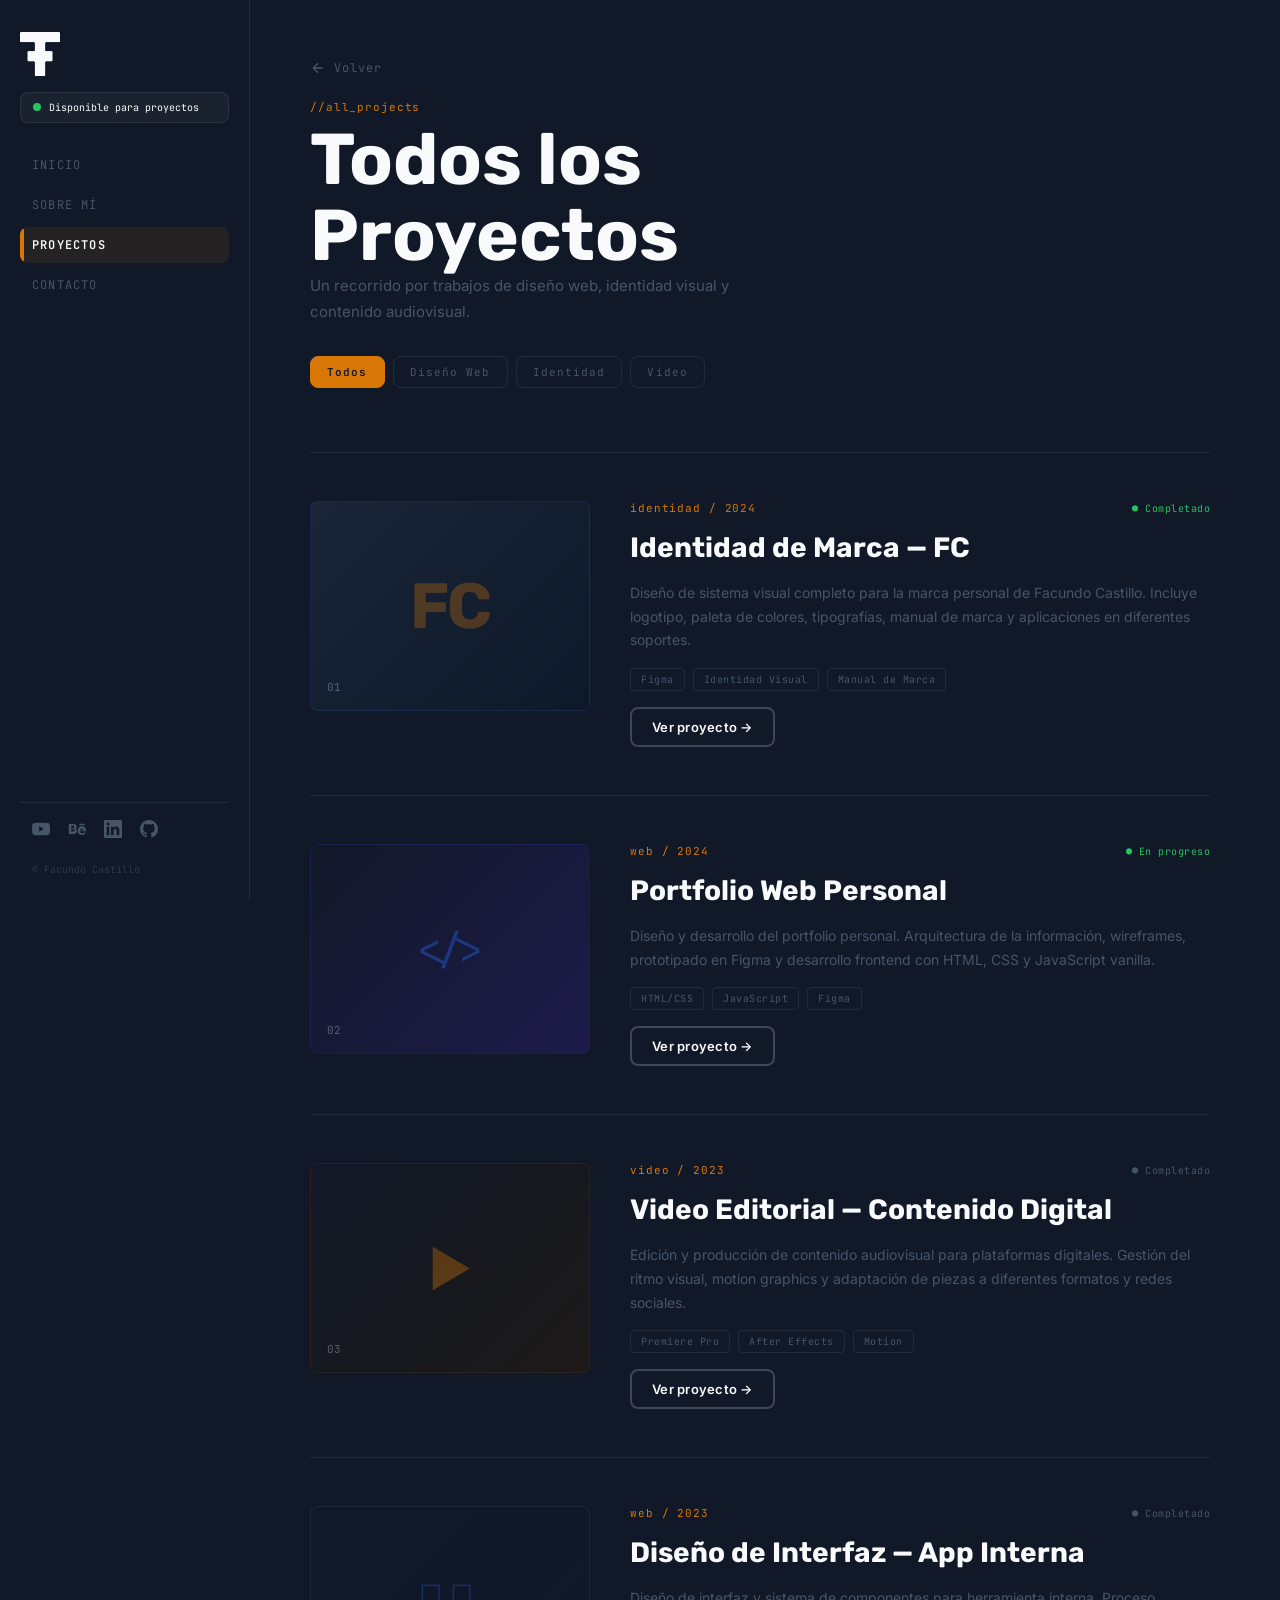
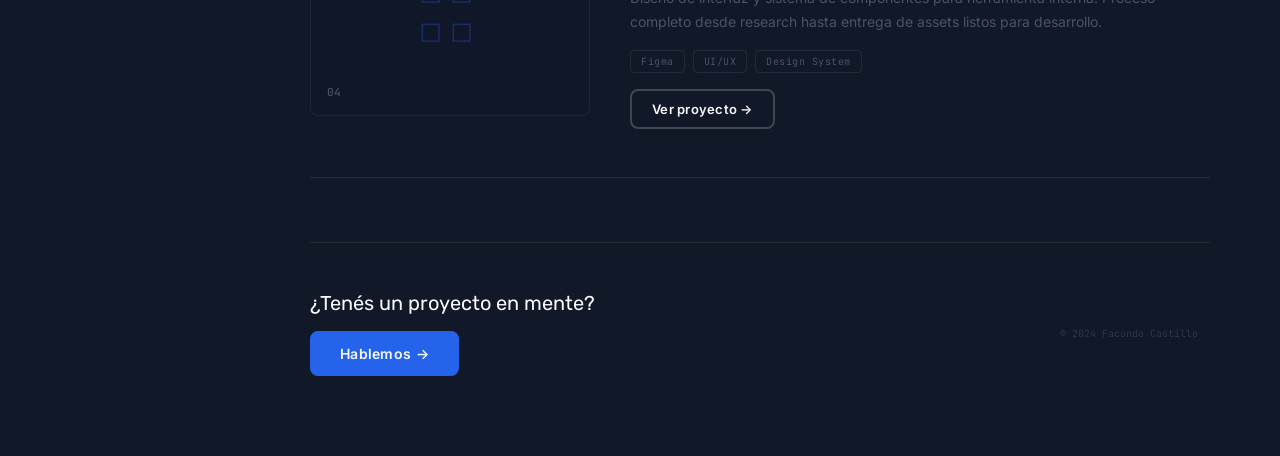
==== proyectos.html @ 92f3fc0a "Portfolio Diseñador Digital" ====
<!DOCTYPE html>
<html lang="es">
<head>
  <meta charset="UTF-8" />
  <meta name="viewport" content="width=device-width, initial-scale=1.0" />
  <title>Proyectos — Facundo Castillo</title>
  <link rel="preconnect" href="https://fonts.googleapis.com" />
  <link rel="preconnect" href="https://fonts.gstatic.com" crossorigin />
  <link href="https://fonts.googleapis.com/css2?family=Rubik:wght@700;900&family=Inter:wght@400;600&family=JetBrains+Mono:wght@400;600&display=swap" rel="stylesheet" />
  <link rel="stylesheet" href="estilos.css" />
  <link rel="stylesheet" href="proyectos.css" />
</head>
<body class="paginaProyectos">

  <!-- Menú lateral (igual que index) -->
  <nav class="menuLateral" id="menuLateral" aria-label="Navegación principal">
    <div class="menuLateral__logo">
      <img src="img/logo.png" alt="Logo FC" class="logoImg">
    </div>

    <div class="indicadorDisponibilidad" id="indicadorDisponibilidad">
      <span class="indicadorDisponibilidad__circulo disponible" id="circuloEstado"></span>
      <span class="indicadorDisponibilidad__texto" id="textoEstado">Disponible para proyectos</span>
    </div>

    <ul class="menuLateral__lista" role="list">
      <li class="menuLateral__item">
        <a href="index.html#inicio" class="menuLateral__enlace">
          <span class="menuLateral__indicador"></span>
          INICIO
        </a>
      </li>
      <li class="menuLateral__item">
        <a href="index.html#sobreMi" class="menuLateral__enlace">
          <span class="menuLateral__indicador"></span>
          SOBRE MÍ
        </a>
      </li>
      <li class="menuLateral__item">
        <a href="proyectos.html" class="menuLateral__enlace activo">
          <span class="menuLateral__indicador"></span>
          PROYECTOS
        </a>
      </li>
      <li class="menuLateral__item">
        <a href="index.html#contacto" class="menuLateral__enlace">
          <span class="menuLateral__indicador"></span>
          CONTACTO
        </a>
      </li>
    </ul>

    <div class="menuLateral__redes">
      <a href="#" class="redSocial" aria-label="YouTube">
        <svg viewBox="0 0 24 24" fill="currentColor"><path d="M23.498 6.186a3.016 3.016 0 0 0-2.122-2.136C19.505 3.545 12 3.545 12 3.545s-7.505 0-9.377.505A3.017 3.017 0 0 0 .502 6.186C0 8.07 0 12 0 12s0 3.93.502 5.814a3.016 3.016 0 0 0 2.122 2.136c1.871.505 9.376.505 9.376.505s7.505 0 9.377-.505a3.015 3.015 0 0 0 2.122-2.136C24 15.93 24 12 24 12s0-3.93-.502-5.814zM9.545 15.568V8.432L15.818 12l-6.273 3.568z"/></svg>
      </a>
      <a href="#" class="redSocial" aria-label="Behance">
        <svg viewBox="0 0 24 24" fill="currentColor"><path d="M22 7h-7V5h7v2zm1.726 10c-.442 1.297-2.029 3-5.101 3-3.074 0-5.564-1.729-5.564-5.675 0-3.91 2.325-5.92 5.466-5.92 3.082 0 4.964 1.782 5.375 4.426.078.506.109 1.188.095 2.14H15.97c.13 3.211 3.483 3.312 4.588 2.029H23.726zm-7.714-3.073h4.738c-.109-1.862-1.287-2.406-2.188-2.406-1.013 0-2.28.515-2.55 2.406zM9.897 11.575c1.091-.46 1.752-1.354 1.752-2.668 0-2.339-1.688-3.672-4.675-3.672H1v13.532h5.848c3.253 0 5.255-1.483 5.255-4.053 0-1.544-.752-2.742-2.206-3.139zM4.348 7.762h2.287c1.039 0 1.935.389 1.935 1.543 0 1.154-.896 1.622-1.935 1.622H4.348V7.762zm0 7.512v-2.858h2.524c1.217 0 2.094.524 2.094 1.462 0 1.01-.877 1.396-2.094 1.396H4.348z"/></svg>
      </a>
      <a href="#" class="redSocial" aria-label="LinkedIn">
        <svg viewBox="0 0 24 24" fill="currentColor"><path d="M20.447 20.452h-3.554v-5.569c0-1.328-.027-3.037-1.852-3.037-1.853 0-2.136 1.445-2.136 2.939v5.667H9.351V9h3.414v1.561h.046c.477-.9 1.637-1.85 3.37-1.85 3.601 0 4.267 2.37 4.267 5.455v6.286zM5.337 7.433a2.062 2.062 0 0 1-2.063-2.065 2.064 2.064 0 1 1 2.063 2.065zm1.782 13.019H3.555V9h3.564v11.452zM22.225 0H1.771C.792 0 0 .774 0 1.729v20.542C0 23.227.792 24 1.771 24h20.451C23.2 24 24 23.227 24 22.271V1.729C24 .774 23.2 0 22.222 0h.003z"/></svg>
      </a>
      <a href="#" class="redSocial" aria-label="GitHub">
        <svg viewBox="0 0 24 24" fill="currentColor"><path d="M12 0c-6.626 0-12 5.373-12 12 0 5.302 3.438 9.8 8.207 11.387.599.111.793-.261.793-.577v-2.234c-3.338.726-4.033-1.416-4.033-1.416-.546-1.387-1.333-1.756-1.333-1.756-1.089-.745.083-.729.083-.729 1.205.084 1.839 1.237 1.839 1.237 1.07 1.834 2.807 1.304 3.492.997.107-.775.418-1.305.762-1.604-2.665-.305-5.467-1.334-5.467-5.931 0-1.311.469-2.381 1.236-3.221-.124-.303-.535-1.524.117-3.176 0 0 1.008-.322 3.301 1.23.957-.266 1.983-.399 3.003-.404 1.02.005 2.047.138 3.006.404 2.291-1.552 3.297-1.23 3.297-1.23.653 1.653.242 2.874.118 3.176.77.84 1.235 1.911 1.235 3.221 0 4.609-2.807 5.624-5.479 5.921.43.372.823 1.102.823 2.222v3.293c0 .319.192.694.801.576 4.765-1.589 8.199-6.086 8.199-11.386 0-6.627-5.373-12-12-12z"/></svg>
      </a>
    </div>

    <p class="menuLateral__copyright">© Facundo Castillo</p>
  </nav>

  <!-- ===================== CONTENIDO PROYECTOS ===================== -->
  <main class="contenidoProyectos">

    <!-- Encabezado de página -->
    <header class="encabezadoProyectos animarEntrada">
      <a href="index.html" class="botonVolver">
        <svg viewBox="0 0 24 24" fill="none" stroke="currentColor" stroke-width="2"><path d="M19 12H5M12 5l-7 7 7 7"/></svg>
        Volver
      </a>
      <div class="encabezadoProyectos__textos">
        <span class="etiquetaTecnica">//all_projects</span>
        <h1 class="encabezadoProyectos__titulo">Todos los<br>Proyectos</h1>
        <p class="encabezadoProyectos__descripcion">
          Un recorrido por trabajos de diseño web, identidad visual y contenido audiovisual.
        </p>
      </div>

      <!-- Filtros de categoría -->
      <div class="filtrosCategorias" role="group" aria-label="Filtrar por categoría">
        <button class="filtroBtnCategoria activo" data-filtro="todos">Todos</button>
        <button class="filtroBtnCategoria" data-filtro="web">Diseño Web</button>
        <button class="filtroBtnCategoria" data-filtro="identidad">Identidad</button>
        <button class="filtroBtnCategoria" data-filtro="video">Video</button>
      </div>
    </header>

    <!-- Grilla técnica de proyectos -->
    <section class="rejillaTecnica" id="rejillaTecnica" aria-label="Lista de proyectos">

      <!-- Proyecto 1 -->
      <article class="tarjetaTecnica animarEntrada" data-categoria="identidad">
        <div class="tarjetaTecnica__imagen tarjetaTecnica__imagen--1">
          <span class="tarjetaTecnica__numero">01</span>
        </div>
        <div class="tarjetaTecnica__info">
          <div class="tarjetaTecnica__meta">
            <span class="etiquetaTecnica">identidad / 2024</span>
            <span class="tarjetaTecnica__estado disponible">● Completado</span>
          </div>
          <h2 class="tarjetaTecnica__titulo">Identidad de Marca — FC</h2>
          <p class="tarjetaTecnica__descripcion">
            Diseño de sistema visual completo para la marca personal de Facundo Castillo. Incluye logotipo, paleta de colores, tipografías, manual de marca y aplicaciones en diferentes soportes.
          </p>
          <div class="tarjetaTecnica__tags">
            <span class="tagProyecto">Figma</span>
            <span class="tagProyecto">Identidad Visual</span>
            <span class="tagProyecto">Manual de Marca</span>
          </div>
          <a href="#" class="boton boton--secundario tarjetaTecnica__cta">Ver proyecto →</a>
        </div>
      </article>

      <!-- Proyecto 2 -->
      <article class="tarjetaTecnica animarEntrada" data-categoria="web">
        <div class="tarjetaTecnica__imagen tarjetaTecnica__imagen--2">
          <span class="tarjetaTecnica__numero">02</span>
        </div>
        <div class="tarjetaTecnica__info">
          <div class="tarjetaTecnica__meta">
            <span class="etiquetaTecnica">web / 2024</span>
            <span class="tarjetaTecnica__estado disponible">● En progreso</span>
          </div>
          <h2 class="tarjetaTecnica__titulo">Portfolio Web Personal</h2>
          <p class="tarjetaTecnica__descripcion">
            Diseño y desarrollo del portfolio personal. Arquitectura de la información, wireframes, prototipado en Figma y desarrollo frontend con HTML, CSS y JavaScript vanilla.
          </p>
          <div class="tarjetaTecnica__tags">
            <span class="tagProyecto">HTML/CSS</span>
            <span class="tagProyecto">JavaScript</span>
            <span class="tagProyecto">Figma</span>
          </div>
          <a href="#" class="boton boton--secundario tarjetaTecnica__cta">Ver proyecto →</a>
        </div>
      </article>

      <!-- Proyecto 3 -->
      <article class="tarjetaTecnica animarEntrada" data-categoria="video">
        <div class="tarjetaTecnica__imagen tarjetaTecnica__imagen--3">
          <span class="tarjetaTecnica__numero">03</span>
        </div>
        <div class="tarjetaTecnica__info">
          <div class="tarjetaTecnica__meta">
            <span class="etiquetaTecnica">video / 2023</span>
            <span class="tarjetaTecnica__estado">● Completado</span>
          </div>
          <h2 class="tarjetaTecnica__titulo">Video Editorial — Contenido Digital</h2>
          <p class="tarjetaTecnica__descripcion">
            Edición y producción de contenido audiovisual para plataformas digitales. Gestión del ritmo visual, motion graphics y adaptación de piezas a diferentes formatos y redes sociales.
          </p>
          <div class="tarjetaTecnica__tags">
            <span class="tagProyecto">Premiere Pro</span>
            <span class="tagProyecto">After Effects</span>
            <span class="tagProyecto">Motion</span>
          </div>
          <a href="#" class="boton boton--secundario tarjetaTecnica__cta">Ver proyecto →</a>
        </div>
      </article>

      <!-- Proyecto 4 -->
      <article class="tarjetaTecnica animarEntrada" data-categoria="web">
        <div class="tarjetaTecnica__imagen tarjetaTecnica__imagen--4">
          <span class="tarjetaTecnica__numero">04</span>
        </div>
        <div class="tarjetaTecnica__info">
          <div class="tarjetaTecnica__meta">
            <span class="etiquetaTecnica">web / 2023</span>
            <span class="tarjetaTecnica__estado">● Completado</span>
          </div>
          <h2 class="tarjetaTecnica__titulo">Diseño de Interfaz — App Interna</h2>
          <p class="tarjetaTecnica__descripcion">
            Diseño de interfaz y sistema de componentes para herramienta interna. Proceso completo desde research hasta entrega de assets listos para desarrollo.
          </p>
          <div class="tarjetaTecnica__tags">
            <span class="tagProyecto">Figma</span>
            <span class="tagProyecto">UI/UX</span>
            <span class="tagProyecto">Design System</span>
          </div>
          <a href="#" class="boton boton--secundario tarjetaTecnica__cta">Ver proyecto →</a>
        </div>
      </article>

    </section>

    <!-- Pie de la página de proyectos -->
    <footer class="piePaginaProyectos animarEntrada">
      <div class="piePaginaProyectos__contenido">
        <div>
          <p class="piePaginaProyectos__texto">¿Tenés un proyecto en mente?</p>
          <a href="index.html#contacto" class="boton boton--primario">Hablemos →</a>
        </div>
        <p class="menuLateral__copyright">© 2024 Facundo Castillo</p>
      </div>
    </footer>

  </main>

  <!-- Menú mobile -->
  <nav class="menuMobile" id="menuMobile" aria-label="Navegación móvil">
    <a href="index.html#inicio" class="menuMobile__item" data-seccion="inicio">
      <svg viewBox="0 0 24 24" fill="none" stroke="currentColor" stroke-width="2"><path d="M3 9l9-7 9 7v11a2 2 0 0 1-2 2H5a2 2 0 0 1-2-2z"/><polyline points="9 22 9 12 15 12 15 22"/></svg>
      <span>Inicio</span>
    </a>
    <a href="index.html#sobreMi" class="menuMobile__item" data-seccion="sobreMi">
      <svg viewBox="0 0 24 24" fill="none" stroke="currentColor" stroke-width="2"><path d="M20 21v-2a4 4 0 0 0-4-4H8a4 4 0 0 0-4 4v2"/><circle cx="12" cy="7" r="4"/></svg>
      <span>Sobre Mí</span>
    </a>
    <a href="proyectos.html" class="menuMobile__item activo" data-seccion="proyectos">
      <svg viewBox="0 0 24 24" fill="none" stroke="currentColor" stroke-width="2"><rect x="3" y="3" width="7" height="7"/><rect x="14" y="3" width="7" height="7"/><rect x="14" y="14" width="7" height="7"/><rect x="3" y="14" width="7" height="7"/></svg>
      <span>Proyectos</span>
    </a>
    <a href="index.html#contacto" class="menuMobile__item" data-seccion="contacto">
      <svg viewBox="0 0 24 24" fill="none" stroke="currentColor" stroke-width="2"><path d="M4 4h16c1.1 0 2 .9 2 2v12c0 1.1-.9 2-2 2H4c-1.1 0-2-.9-2-2V6c0-1.1.9-2 2-2z"/><polyline points="22,6 12,13 2,6"/></svg>
      <span>Contacto</span>
    </a>
  </nav>

  <script src="scripts.js"></script>
  <script>
    // Script específico para filtros de proyectos
    document.addEventListener('DOMContentLoaded', () => {
      const botonesFiltro = document.querySelectorAll('.filtroBtnCategoria');
      const tarjetas = document.querySelectorAll('.tarjetaTecnica');

      botonesFiltro.forEach(boton => {
        boton.addEventListener('click', () => {
          // Actualizar botón activo
          botonesFiltro.forEach(b => b.classList.remove('activo'));
          boton.classList.add('activo');

          const filtro = boton.dataset.filtro;

          // Filtrar tarjetas con animación
          tarjetas.forEach(tarjeta => {
            const categoriaProyecto = tarjeta.dataset.categoria;
            const esVisible = filtro === 'todos' || categoriaProyecto === filtro;

            tarjeta.style.transition = 'opacity 0.3s ease, transform 0.3s ease';

            if (esVisible) {
              tarjeta.style.opacity = '1';
              tarjeta.style.transform = 'translateY(0)';
              tarjeta.style.pointerEvents = 'auto';
              tarjeta.removeAttribute('aria-hidden');
            } else {
              tarjeta.style.opacity = '0.15';
              tarjeta.style.transform = 'scale(0.98)';
              tarjeta.style.pointerEvents = 'none';
              tarjeta.setAttribute('aria-hidden', 'true');
            }
          });
        });
      });
    });
  </script>
</body>
</html>
---- estilos.css ----
/* ================================================================
   FACUNDO CASTILLO — Portfolio Personal
   Sistema de diseño basado en manual de marca
   ================================================================ */

/* ---------------------------------------------------------------
   VARIABLES GLOBALES (Sistema de colores y tipografías)
--------------------------------------------------------------- */
:root {
  /* Colores principales */
  --color-fondo:          #111827; /* Oxford Blue */
  --color-texto:          #F8FAFC; /* Ghost White */
  --color-acento:         #2563EB; /* Electric Blue */
  --color-cuerpo:         #475569; /* Slate Grey */
  --color-autor:          #D97706; /* Amber */

  /* Colores derivados */
  --color-superficie:     #1a2537;
  --color-borde:          rgba(248, 250, 252, 0.08);
  --color-overlay:        rgba(17, 24, 39, 0.85);

  /* Tipografías */
  --fuente-logo:          'Rubik', sans-serif;
  --fuente-lectura:       'Inter', sans-serif;
  --fuente-tecnica:       'JetBrains Mono', monospace;

  /* Espaciados */
  --ancho-menu:           250px;
  --alto-menu-mobile:     70px;
  --radio-borde:          8px;

  /* Transiciones */
  --transicion-rebote:    cubic-bezier(0.34, 1.56, 0.64, 1);
  --transicion-suave:     cubic-bezier(0.25, 0.46, 0.45, 0.94);
  --duracion-animacion:   0.6s;
}

/* ---------------------------------------------------------------
   RESET Y BASE
--------------------------------------------------------------- */
*, *::before, *::after {
  box-sizing: border-box;
  margin: 0;
  padding: 0;
}

html {
  scroll-behavior: smooth;
  font-size: 16px;
  -webkit-font-smoothing: antialiased;
  -moz-osx-font-smoothing: grayscale;
}

body {
  background-color: var(--color-fondo);
  color: var(--color-texto);
  font-family: var(--fuente-lectura);
  overflow-x: hidden;
}

a {
  color: inherit;
  text-decoration: none;
}

img {
  max-width: 100%;
  display: block;
}

ul { list-style: none; }

/* ---------------------------------------------------------------
   LAYOUT PRINCIPAL: MENÚ LATERAL + CONTENIDO
--------------------------------------------------------------- */
.contenedorPrincipal {
  margin-left: var(--ancho-menu);
  height: 100dvh;
  overflow-y: scroll;
  scroll-snap-type: y mandatory;
  scroll-behavior: smooth;
}

/* ---------------------------------------------------------------
   SECCIÓN BASE (Scroll Snap)
--------------------------------------------------------------- */
.seccion {
  scroll-snap-align: start;
  min-height: 100dvh;
  display: flex;
  flex-direction: column;
  justify-content: center;
  position: relative;
  overflow: hidden;
}

/* ================================================================
   MENÚ LATERAL (Desktop)
================================================================ */
.menuLateral {
  position: fixed;
  top: 0;
  left: 0;
  width: var(--ancho-menu);
  height: 100dvh;
  background-color: var(--color-fondo);
  border-right: 1px solid var(--color-borde);
  display: flex;
  flex-direction: column;
  padding: 32px 20px 24px;
  z-index: 100;
  gap: 8px;
}

/* Logo en menú lateral */
.menuLateral__logo {
  display: flex;
  align-items: center;
  margin-bottom: 8px;
}

.logoImg {
  width: 40px;
  height: auto;
  max-height: 48px;
  object-fit: contain;
}

/* Indicador de disponibilidad */
.indicadorDisponibilidad {
  display: flex;
  align-items: center;
  gap: 8px;
  padding: 8px 12px;
  background-color: rgba(255,255,255,0.04);
  border-radius: var(--radio-borde);
  margin-bottom: 16px;
  border: 1px solid var(--color-borde);
}

.indicadorDisponibilidad__circulo {
  width: 8px;
  height: 8px;
  border-radius: 50%;
  flex-shrink: 0;
}

/* Estado: disponible */
.indicadorDisponibilidad__circulo.disponible {
  background-color: #22c55e;
  box-shadow: 0 0 0 0 rgba(34, 197, 94, 0.4);
  animation: pulso 2s infinite;
}

/* Estado: no disponible */
.indicadorDisponibilidad__circulo.noDisponible {
  background-color: #ef4444;
  box-shadow: 0 0 0 0 rgba(239, 68, 68, 0.4);
  animation: pulso 2s infinite;
}

@keyframes pulso {
  0%   { box-shadow: 0 0 0 0 currentColor; }
  70%  { box-shadow: 0 0 0 6px transparent; }
  100% { box-shadow: 0 0 0 0 transparent; }
}

.indicadorDisponibilidad__texto {
  font-family: var(--fuente-tecnica);
  font-size: 10px;
  color: var(--color-cuerpo);
  line-height: 1.3;
  color: var(--color-texto);
}

/* Lista de navegación */
.menuLateral__lista {
  display: flex;
  flex-direction: column;
  gap: 4px;
  flex: 1;
}

.menuLateral__enlace {
  display: flex;
  align-items: center;
  gap: 12px;
  padding: 10px 12px;
  font-family: var(--fuente-tecnica);
  font-size: 12px;
  letter-spacing: 0.1em;
  color: var(--color-cuerpo);
  border-radius: var(--radio-borde);
  transition: color var(--duracion-animacion) var(--transicion-suave),
              background-color var(--duracion-animacion) var(--transicion-suave);
  position: relative;
  overflow: hidden;
}

.menuLateral__enlace:hover {
  color: var(--color-texto);
  background-color: rgba(255,255,255,0.04);
}

/* Indicador Amber para el enlace activo */
.menuLateral__indicador {
  width: 4px;
  height: 100%;
  position: absolute;
  left: 0;
  top: 0;
  background-color: var(--color-autor);
  border-radius: 0 4px 4px 0;
  transform: scaleY(0);
  transition: transform 0.3s var(--transicion-rebote);
}

.menuLateral__enlace.activo {
  color: var(--color-texto);
  background-color: rgba(217, 119, 6, 0.1);
  font-weight: 600;
}

.menuLateral__enlace.activo .menuLateral__indicador {
  transform: scaleY(1);
}

/* Redes sociales */
.menuLateral__redes {
  display: flex;
  gap: 16px;
  padding: 16px 12px;
  border-top: 1px solid var(--color-borde);
}

.redSocial {
  width: 20px;
  height: 20px;
  color: var(--color-cuerpo);
  transition: color 0.3s var(--transicion-suave);
  display: flex;
  align-items: center;
}

.redSocial svg { width: 18px; height: 18px; }

.redSocial:hover { color: var(--color-texto); }

/* Copyright */
.menuLateral__copyright {
  font-family: var(--fuente-tecnica);
  font-size: 10px;
  color: var(--color-cuerpo);
  padding: 0 12px;
  opacity: 0.5;
}

/* ================================================================
   ETIQUETA TÉCNICA (reutilizable)
================================================================ */
.etiquetaTecnica {
  font-family: var(--fuente-tecnica);
  font-size: 11px;
  color: var(--color-autor);
  letter-spacing: 0.08em;
  display: block;
  margin-bottom: 8px;
}

/* ================================================================
   INDICADOR DE SCROLL
================================================================ */
.indicadorScroll {
  position: absolute;
  bottom: 28px;
  left: 50%;
  transform: translateX(-50%);
  display: flex;
  flex-direction: column;
  align-items: center;
  gap: 6px;
  color: var(--color-acento);
  animation: flotarScroll 2s ease-in-out infinite;
}

.indicadorScroll__texto {
  font-family: var(--fuente-tecnica);
  font-size: 10px;
  letter-spacing: 0.15em;
}

.indicadorScroll__flecha {
  width: 20px;
  height: 20px;
}

@keyframes flotarScroll {
  0%, 100% { transform: translateX(-50%) translateY(0); opacity: 1; }
  50%       { transform: translateX(-50%) translateY(6px); opacity: 0.5; }
}

/* ================================================================
   SECCIÓN INICIO (Hero)
================================================================ */
.seccionInicio {
  background-color: var(--color-fondo);
  padding: 60px 60px 80px;
}

.seccionInicio__contenido {
  display: flex;
  align-items: center;
  justify-content: space-between;
  gap: 40px;
  max-width: 900px;
  margin: 0 auto;
  width: 100%;
}

.seccionInicio__texto {
  flex: 1;
  max-width: 480px;
}

.seccionInicio__saludo {
  font-family: var(--fuente-tecnica);
  font-size: 14px;
  color: var(--color-cuerpo);
  margin-bottom: 8px;
  letter-spacing: 0.05em;
}

.seccionInicio__nombre {
  font-family: var(--fuente-logo);
  font-size: clamp(44px, 6vw, 72px);
  font-weight: 700;
  line-height: 1.05;
  color: var(--color-texto);
  margin-bottom: 20px;
}

.seccionInicio__descripcion {
  font-size: 16px;
  color: var(--color-cuerpo);
  line-height: 1.6;
  margin-bottom: 36px;
}

.seccionInicio__botones {
  display: flex;
  gap: 16px;
  flex-wrap: wrap;
}

/* Foto con bloque Amber (efecto profundidad/capas) */
.seccionInicio__fotoContenedor {
  position: relative;
  flex-shrink: 0;
  width: clamp(220px, 28vw, 340px);
  aspect-ratio: 3/4;
}

.bloqueAmber {
  position: absolute;
  top: 12px;
  left: 12px;
  width: 100%;
  height: 100%;
  background-color: var(--color-autor);
  border-radius: var(--radio-borde);
  z-index: 0;
}

.seccionInicio__fotoMarco {
  position: relative;
  z-index: 1;
  width: 100%;
  height: 100%;
  border-radius: var(--radio-borde);
  overflow: hidden;
  background-color: var(--color-superficie);
}

.seccionInicio__foto {
  width: 100%;
  height: 100%;
  object-fit: cover;
  object-position: top center;
  border-radius: var(--radio-borde);
  display: block;
  /* Si la imagen tiene fondo negro, lo mezclamos */
  mix-blend-mode: normal;
}

/* ================================================================
   BOTONES
================================================================ */
.boton {
  display: inline-flex;
  align-items: center;
  justify-content: center;
  padding: 12px 28px;
  border-radius: var(--radio-borde);
  font-family: var(--fuente-lectura);
  font-weight: 600;
  font-size: 14px;
  letter-spacing: 0.02em;
  transition: all 0.3s var(--transicion-rebote);
  cursor: pointer;
}

.boton--primario {
  background-color: var(--color-acento);
  color: var(--color-texto);
  border: 2px solid var(--color-acento);
}

.boton--primario:hover {
  background-color: transparent;
  color: var(--color-acento);
  transform: translateY(-2px);
}

.boton--secundario {
  background-color: transparent;
  color: var(--color-texto);
  border: 2px solid rgba(248, 250, 252, 0.2);
}

.boton--secundario:hover {
  border-color: var(--color-texto);
  transform: translateY(-2px);
}

.boton--grande {
  padding: 16px 40px;
  font-size: 16px;
}

/* ================================================================
   SECCIÓN SOBRE MÍ
================================================================ */
.seccionSobreMi {
  background-color: var(--color-texto); /* Ghost White para contraste */
  color: var(--color-fondo);
  padding: 80px 60px;
}

.seccionSobreMi .indicadorScroll {
  color: var(--color-acento);
}

.seccionSobreMi__contenido {
  max-width: 900px;
  margin: 0 auto;
  width: 100%;
}

.seccionSobreMi__encabezado {
  margin-bottom: 48px;
}

.seccionSobreMi__encabezado .etiquetaTecnica {
  color: var(--color-autor);
}

.seccionSobreMi__titulo {
  font-family: var(--fuente-logo);
  font-size: clamp(36px, 5vw, 56px);
  font-weight: 700;
  color: var(--color-fondo);
  line-height: 1.1;
}

.seccionSobreMi__grid {
  display: grid;
  grid-template-columns: 1fr 1fr;
  gap: 60px;
  align-items: start;
}

.seccionSobreMi__texto p {
  color: var(--color-cuerpo);
  line-height: 1.75;
  font-size: 15px;
  margin-bottom: 16px;
}

.seccionSobreMi__habilidades {
  display: flex;
  flex-direction: column;
  gap: 20px;
}

.tarjetaHabilidad {
  padding: 20px 24px;
  border-radius: var(--radio-borde);
  border: 1px solid rgba(17, 24, 39, 0.1);
  background-color: rgba(17, 24, 39, 0.03);
  transition: border-color 0.3s ease, transform 0.3s var(--transicion-rebote);
}

.tarjetaHabilidad:hover {
  border-color: var(--color-autor);
  transform: translateX(4px);
}

.tarjetaHabilidad h3 {
  font-family: var(--fuente-logo);
  font-size: 18px;
  color: var(--color-fondo);
  margin: 4px 0 8px;
}

.tarjetaHabilidad p {
  color: var(--color-cuerpo);
  font-size: 14px;
  line-height: 1.6;
}

/* ================================================================
   SECCIÓN PROYECTOS
================================================================ */
.seccionProyectos {
  background-color: var(--color-fondo);
  padding: 60px 60px 80px;
}

.seccionProyectos__contenido {
  max-width: 900px;
  margin: 0 auto;
  width: 100%;
  display: flex;
  flex-direction: column;
  gap: 32px;
}

.seccionProyectos__encabezado {
  display: flex;
  flex-direction: column;
}

.seccionProyectos__titulo {
  font-family: var(--fuente-logo);
  font-size: clamp(32px, 4vw, 52px);
  font-weight: 700;
  color: var(--color-texto);
  line-height: 1.1;
}

/* Rejilla de Ladrillos Trabados */
.rejillaLadrillos {
  display: grid;
  grid-template-columns: 1fr 1fr;
  gap: 16px;
  height: clamp(320px, 40vh, 460px);
}

.columnaLadrillos {
  display: flex;
  flex-direction: column;
  gap: 16px;
}

/* Tarjeta de proyecto */
.tarjetaLadrillo {
  display: block;
  border-radius: var(--radio-borde);
  overflow: hidden;
  position: relative;
  cursor: pointer;
  flex: 1;
}

.tarjetaLadrillo--grande {
  height: 100%;
}

.tarjetaLadrillo--pequeña {
  flex: 1;
}

.tarjetaLadrillo__imagen {
  width: 100%;
  height: 100%;
  position: relative;
  overflow: hidden;
  border-radius: var(--radio-borde);
  transition: transform 0.5s var(--transicion-suave);
}

/* Placeholders con gradientes temáticos */
.tarjetaLadrillo__imagen--placeholder {
  background: linear-gradient(135deg, #1a2537 0%, #0f1923 60%, #1a2537 100%);
}

.tarjetaLadrillo__imagen--placeholder::after {
  content: '';
  position: absolute;
  inset: 0;
  background: repeating-linear-gradient(
    45deg,
    transparent,
    transparent 20px,
    rgba(37, 99, 235, 0.04) 20px,
    rgba(37, 99, 235, 0.04) 40px
  );
}

.tarjetaLadrillo__imagen--placeholder2 {
  background: linear-gradient(135deg, #111827 0%, #1e1b4b 100%);
}

.tarjetaLadrillo__imagen--placeholder3 {
  background: linear-gradient(135deg, #111827 0%, #1c1917 100%);
}

.tarjetaLadrillo:hover .tarjetaLadrillo__imagen {
  transform: scale(1.03);
}

/* Overlay con info del proyecto */
.tarjetaLadrillo__overlay {
  position: absolute;
  inset: 0;
  padding: 24px;
  display: flex;
  flex-direction: column;
  justify-content: flex-end;
  background: linear-gradient(to top, rgba(17,24,39,0.95) 0%, transparent 60%);
  transition: background 0.3s ease;
  z-index: 2;
}

.tarjetaLadrillo:hover .tarjetaLadrillo__overlay {
  background: linear-gradient(to top, rgba(17,24,39,0.98) 0%, rgba(17,24,39,0.3) 100%);
}

.tarjetaLadrillo__overlay h3 {
  font-family: var(--fuente-logo);
  font-size: clamp(16px, 2vw, 22px);
  color: var(--color-texto);
  margin-bottom: 8px;
}

.tarjetaLadrillo__overlay p {
  color: var(--color-cuerpo);
  font-size: 13px;
  line-height: 1.5;
  margin-bottom: 12px;
}

.tarjetaLadrillo__cta {
  font-family: var(--fuente-tecnica);
  font-size: 12px;
  color: var(--color-acento);
  opacity: 0;
  transform: translateX(-8px);
  transition: opacity 0.3s ease, transform 0.3s var(--transicion-rebote);
  display: block;
}

.tarjetaLadrillo:hover .tarjetaLadrillo__cta {
  opacity: 1;
  transform: translateX(0);
}

/* Pie de sección proyectos */
.seccionProyectos__pie {
  display: flex;
  justify-content: flex-end;
}

.enlaceVerTodos {
  font-family: var(--fuente-tecnica);
  font-size: 13px;
  color: var(--color-cuerpo);
  letter-spacing: 0.05em;
  transition: color 0.3s ease, letter-spacing 0.3s ease;
}

.enlaceVerTodos:hover {
  color: var(--color-acento);
  letter-spacing: 0.1em;
}

/* ================================================================
   SECCIÓN CONTACTO
================================================================ */
.seccionContacto {
  background-color: var(--color-superficie);
  padding: 60px 60px 40px;
  justify-content: space-between;
}

.seccionContacto__contenido {
  max-width: 900px;
  margin: 0 auto;
  width: 100%;
  display: grid;
  grid-template-columns: 1.4fr 1fr;
  gap: 60px;
  align-items: start;
  flex: 1;
  padding-top: 40px;
}

.seccionContacto__titulo {
  font-family: var(--fuente-logo);
  font-size: clamp(40px, 6vw, 80px);
  font-weight: 700;
  line-height: 1.05;
  color: var(--color-texto);
  margin: 8px 0 20px;
}

.seccionContacto__titulo em {
  font-style: normal;
  color: var(--color-autor);
}

.seccionContacto__descripcion {
  color: var(--color-cuerpo);
  font-size: 15px;
  line-height: 1.7;
  margin-bottom: 36px;
  max-width: 400px;
}

.seccionContacto__datos {
  display: flex;
  flex-direction: column;
  gap: 28px;
  padding-top: 56px;
}

.datoContacto {
  display: flex;
  flex-direction: column;
  gap: 6px;
}

.datoContacto .etiquetaTecnica {
  margin-bottom: 2px;
}

.datoContacto a,
.datoContacto span {
  font-size: 14px;
  color: var(--color-cuerpo);
  transition: color 0.3s ease;
}

.datoContacto a:hover { color: var(--color-acento); }

.estadoDisponible {
  color: #22c55e !important;
  font-family: var(--fuente-tecnica);
  font-size: 13px !important;
}

/* Pie de página */
.piePagina {
  max-width: 900px;
  margin: 0 auto;
  width: 100%;
  padding: 24px 0 0;
  border-top: 1px solid var(--color-borde);
}

.piePagina p {
  font-family: var(--fuente-tecnica);
  font-size: 11px;
  color: var(--color-cuerpo);
  opacity: 0.5;
}

/* ================================================================
   MENÚ INFERIOR MOBILE
================================================================ */
.menuMobile {
  display: none;
  position: fixed;
  bottom: 0;
  left: 0;
  right: 0;
  height: var(--alto-menu-mobile);
  background-color: rgba(17, 24, 39, 0.95);
  backdrop-filter: blur(20px);
  -webkit-backdrop-filter: blur(20px);
  border-top: 1px solid var(--color-borde);
  z-index: 100;
  padding: 0 8px;
  padding-bottom: env(safe-area-inset-bottom, 0px);
}

.menuMobile__item {
  flex: 1;
  display: flex;
  flex-direction: column;
  align-items: center;
  justify-content: center;
  gap: 4px;
  color: var(--color-cuerpo);
  font-family: var(--fuente-tecnica);
  font-size: 10px;
  letter-spacing: 0.03em;
  transition: color 0.3s var(--transicion-rebote);
  position: relative;
  padding: 8px 4px;
}

.menuMobile__item svg {
  width: 22px;
  height: 22px;
  stroke-width: 1.8;
  transition: transform 0.3s var(--transicion-rebote);
}

.menuMobile__item.activo {
  color: var(--color-autor);
}

.menuMobile__item.activo svg {
  transform: translateY(-2px);
}

.menuMobile__item.activo::after {
  content: '';
  position: absolute;
  top: 0;
  left: 50%;
  transform: translateX(-50%);
  width: 32px;
  height: 3px;
  background-color: var(--color-autor);
  border-radius: 0 0 4px 4px;
}

/* ================================================================
   ANIMACIONES DE ENTRADA (Intersection Observer)
================================================================ */
.animarEntrada {
  opacity: 0;
  transform: translateY(28px);
  transition:
    opacity var(--duracion-animacion) var(--transicion-suave),
    transform var(--duracion-animacion) var(--transicion-rebote);
}

.animarEntrada.visible {
  opacity: 1;
  transform: translateY(0);
}

/* Retardo escalonado para elementos dentro de una sección */
.animarEntrada:nth-child(1) { transition-delay: 0.05s; }
.animarEntrada:nth-child(2) { transition-delay: 0.15s; }
.animarEntrada:nth-child(3) { transition-delay: 0.25s; }

/* ================================================================
   ESTILOS DE SELECCIÓN
================================================================ */
::selection {
  background-color: var(--color-autor);
  color: var(--color-fondo);
}

/* ================================================================
   SCROLLBAR personalizada (solo Chrome/Edge)
================================================================ */
.contenedorPrincipal::-webkit-scrollbar {
  width: 4px;
}

.contenedorPrincipal::-webkit-scrollbar-track {
  background: var(--color-fondo);
}

.contenedorPrincipal::-webkit-scrollbar-thumb {
  background: var(--color-autor);
  border-radius: 2px;
}

/* ================================================================
   RESPONSIVE — MOBILE / TABLET
================================================================ */
@media (max-width: 900px) {
  /* Ocultar menú lateral */
  .menuLateral { display: none; }

  /* Mostrar menú mobile */
  .menuMobile {
    display: flex;
    align-items: stretch;
  }

  /* Quitar margen del menú lateral */
  .contenedorPrincipal {
    margin-left: 0;
    padding-bottom: var(--alto-menu-mobile);
  }

  /* Secciones — padding reducido */
  .seccionInicio { padding: 60px 24px 80px; }
  .seccionSobreMi { padding: 60px 24px 80px; }
  .seccionProyectos { padding: 60px 24px 80px; }
  .seccionContacto { padding: 60px 24px 40px; }

  /* Hero: apilar verticalmente */
  .seccionInicio__contenido {
    flex-direction: column-reverse;
    align-items: flex-start;
    gap: 32px;
  }

  .seccionInicio__fotoContenedor {
    width: min(260px, 70vw);
    align-self: center;
  }

  .seccionInicio__nombre { font-size: clamp(40px, 10vw, 60px); }

  /* Sobre mí: una columna */
  .seccionSobreMi__grid {
    grid-template-columns: 1fr;
    gap: 36px;
  }

  /* Proyectos */
  .rejillaLadrillos {
    grid-template-columns: 1fr;
    height: auto;
    gap: 12px;
  }

  .tarjetaLadrillo--grande { height: 240px; }
  .tarjetaLadrillo--pequeña { height: 160px; }

  .columnaLadrillos {
    flex-direction: row;
    gap: 12px;
  }

  /* Contacto */
  .seccionContacto__contenido {
    grid-template-columns: 1fr;
    gap: 36px;
  }

  .seccionContacto__datos { padding-top: 0; }

  /* Ocultar indicadores de scroll en mobile */
  .indicadorScroll { display: none; }
}

@media (max-width: 480px) {
  .seccionInicio__botones {
    flex-direction: column;
    width: 100%;
  }

  .boton { width: 100%; text-align: center; }

  .columnaLadrillos { flex-direction: column; }
  .tarjetaLadrillo--pequeña { height: 140px; }
}
---- proyectos.css ----
/* ================================================================
   ESTILOS ESPECÍFICOS — proyectos.html
   Complementa estilos.css sin duplicar variables
   ================================================================ */

/* ---------------------------------------------------------------
   LAYOUT GENERAL DE LA PÁGINA
--------------------------------------------------------------- */
.paginaProyectos body,
.paginaProyectos {
  background-color: var(--color-fondo);
}

/* Cuando estamos en proyectos.html, el body no tiene scroll snap */
.paginaProyectos .contenedorPrincipal {
  scroll-snap-type: none;
  overflow-y: visible;
}

/* Layout principal de proyectos (sin scroll snap) */
.contenidoProyectos {
  margin-left: var(--ancho-menu);
  padding: 60px 60px 80px;
  min-height: 100vh;
  display: flex;
  flex-direction: column;
  gap: 64px;
}

/* ---------------------------------------------------------------
   ENCABEZADO DE LA PÁGINA DE PROYECTOS
--------------------------------------------------------------- */
.encabezadoProyectos {
  display: flex;
  flex-direction: column;
  gap: 24px;
  max-width: 900px;
}

.botonVolver {
  display: inline-flex;
  align-items: center;
  gap: 8px;
  font-family: var(--fuente-tecnica);
  font-size: 12px;
  color: var(--color-cuerpo);
  letter-spacing: 0.08em;
  transition: color 0.3s ease, gap 0.3s ease;
  width: fit-content;
}

.botonVolver svg {
  width: 16px;
  height: 16px;
  transition: transform 0.3s var(--transicion-rebote);
}

.botonVolver:hover {
  color: var(--color-texto);
  gap: 12px;
}

.botonVolver:hover svg {
  transform: translateX(-4px);
}

.encabezadoProyectos__titulo {
  font-family: var(--fuente-logo);
  font-size: clamp(44px, 6vw, 72px);
  font-weight: 700;
  color: var(--color-texto);
  line-height: 1.05;
}

.encabezadoProyectos__descripcion {
  color: var(--color-cuerpo);
  font-size: 15px;
  line-height: 1.7;
  max-width: 480px;
}

/* ---------------------------------------------------------------
   FILTROS DE CATEGORÍA
--------------------------------------------------------------- */
.filtrosCategorias {
  display: flex;
  gap: 8px;
  flex-wrap: wrap;
  margin-top: 8px;
}

.filtroBtnCategoria {
  font-family: var(--fuente-tecnica);
  font-size: 11px;
  letter-spacing: 0.1em;
  padding: 8px 16px;
  border-radius: var(--radio-borde);
  border: 1px solid var(--color-borde);
  background-color: transparent;
  color: var(--color-cuerpo);
  cursor: pointer;
  transition: all 0.3s var(--transicion-rebote);
}

.filtroBtnCategoria:hover {
  border-color: rgba(248, 250, 252, 0.3);
  color: var(--color-texto);
}

.filtroBtnCategoria.activo {
  background-color: var(--color-autor);
  border-color: var(--color-autor);
  color: var(--color-fondo);
  font-weight: 600;
}

/* ---------------------------------------------------------------
   REJILLA TÉCNICA DE PROYECTOS
--------------------------------------------------------------- */
.rejillaTecnica {
  display: flex;
  flex-direction: column;
  gap: 0;
  max-width: 900px;
}

/* ---------------------------------------------------------------
   TARJETA TÉCNICA DE PROYECTO
   Layout horizontal: imagen izquierda, info derecha
--------------------------------------------------------------- */
.tarjetaTecnica {
  display: grid;
  grid-template-columns: 280px 1fr;
  gap: 40px;
  padding: 48px 0;
  border-bottom: 1px solid var(--color-borde);
  transition: opacity 0.3s ease, transform 0.3s ease;
}

.tarjetaTecnica:first-child {
  border-top: 1px solid var(--color-borde);
}

/* Imagen del proyecto */
.tarjetaTecnica__imagen {
  aspect-ratio: 4/3;
  border-radius: var(--radio-borde);
  position: relative;
  overflow: hidden;
  display: flex;
  align-items: flex-end;
  padding: 16px;
  transition: transform 0.4s var(--transicion-rebote);
}

.tarjetaTecnica:hover .tarjetaTecnica__imagen {
  transform: scale(1.02);
}

/* Placeholders con gradientes distintos por proyecto */
.tarjetaTecnica__imagen--1 {
  background: linear-gradient(135deg, #1a2537 0%, #0d1929 100%);
  border: 1px solid rgba(37, 99, 235, 0.15);
}
.tarjetaTecnica__imagen--1::before {
  content: 'FC';
  position: absolute;
  inset: 0;
  display: flex;
  align-items: center;
  justify-content: center;
  font-family: var(--fuente-logo);
  font-size: 64px;
  font-weight: 700;
  color: rgba(217, 119, 6, 0.3);
  letter-spacing: -2px;
}

.tarjetaTecnica__imagen--2 {
  background: linear-gradient(135deg, #111827 0%, #1e1b4b 100%);
  border: 1px solid rgba(37, 99, 235, 0.1);
}
.tarjetaTecnica__imagen--2::before {
  content: '</>';
  position: absolute;
  inset: 0;
  display: flex;
  align-items: center;
  justify-content: center;
  font-family: var(--fuente-tecnica);
  font-size: 40px;
  color: rgba(37, 99, 235, 0.4);
}

.tarjetaTecnica__imagen--3 {
  background: linear-gradient(135deg, #111827 0%, #1c1917 100%);
  border: 1px solid rgba(217, 119, 6, 0.1);
}
.tarjetaTecnica__imagen--3::before {
  content: '▶';
  position: absolute;
  inset: 0;
  display: flex;
  align-items: center;
  justify-content: center;
  font-size: 48px;
  color: rgba(217, 119, 6, 0.35);
}

.tarjetaTecnica__imagen--4 {
  background: linear-gradient(135deg, #111827 0%, #0f1729 100%);
  border: 1px solid rgba(248, 250, 252, 0.06);
}
.tarjetaTecnica__imagen--4::before {
  content: '◻◻\A◻◻';
  white-space: pre;
  position: absolute;
  inset: 0;
  display: flex;
  align-items: center;
  justify-content: center;
  font-size: 28px;
  color: rgba(37, 99, 235, 0.3);
  letter-spacing: 8px;
  line-height: 1.4;
}

/* Número del proyecto */
.tarjetaTecnica__numero {
  font-family: var(--fuente-tecnica);
  font-size: 11px;
  color: rgba(248, 250, 252, 0.3);
  position: relative;
  z-index: 1;
}

/* Info del proyecto */
.tarjetaTecnica__info {
  display: flex;
  flex-direction: column;
  gap: 16px;
  justify-content: center;
}

.tarjetaTecnica__meta {
  display: flex;
  align-items: center;
  justify-content: space-between;
  gap: 12px;
}

.tarjetaTecnica__meta .etiquetaTecnica {
  margin-bottom: 0;
}

.tarjetaTecnica__estado {
  font-family: var(--fuente-tecnica);
  font-size: 10px;
  color: var(--color-cuerpo);
  letter-spacing: 0.05em;
}

.tarjetaTecnica__estado.disponible {
  color: #22c55e;
}

.tarjetaTecnica__titulo {
  font-family: var(--fuente-logo);
  font-size: clamp(20px, 2.5vw, 28px);
  font-weight: 700;
  color: var(--color-texto);
  line-height: 1.2;
}

.tarjetaTecnica__descripcion {
  color: var(--color-cuerpo);
  font-size: 14px;
  line-height: 1.7;
}

/* Tags de tecnologías */
.tarjetaTecnica__tags {
  display: flex;
  gap: 8px;
  flex-wrap: wrap;
}

.tagProyecto {
  font-family: var(--fuente-tecnica);
  font-size: 10px;
  color: var(--color-cuerpo);
  padding: 4px 10px;
  border-radius: 4px;
  border: 1px solid var(--color-borde);
  letter-spacing: 0.05em;
  transition: border-color 0.3s ease, color 0.3s ease;
}

.tarjetaTecnica:hover .tagProyecto {
  border-color: rgba(217, 119, 6, 0.3);
  color: var(--color-texto);
}

.tarjetaTecnica__cta {
  width: fit-content;
  padding: 10px 20px;
  font-size: 13px;
}

/* ---------------------------------------------------------------
   PIE DE LA PÁGINA DE PROYECTOS
--------------------------------------------------------------- */
.piePaginaProyectos {
  max-width: 900px;
  padding-top: 48px;
  border-top: 1px solid var(--color-borde);
}

.piePaginaProyectos__contenido {
  display: flex;
  align-items: center;
  justify-content: space-between;
  gap: 24px;
}

.piePaginaProyectos__texto {
  font-family: var(--fuente-logo);
  font-size: 20px;
  color: var(--color-texto);
  margin-bottom: 16px;
}

/* ---------------------------------------------------------------
   RESPONSIVE — PROYECTOS
--------------------------------------------------------------- */
@media (max-width: 900px) {
  .contenidoProyectos {
    margin-left: 0;
    padding: 40px 24px 100px;
    gap: 40px;
  }

  .tarjetaTecnica {
    grid-template-columns: 1fr;
    gap: 20px;
  }

  .tarjetaTecnica__imagen {
    aspect-ratio: 16/9;
  }

  .piePaginaProyectos__contenido {
    flex-direction: column;
    align-items: flex-start;
  }
}

@media (max-width: 480px) {
  .filtrosCategorias {
    overflow-x: auto;
    flex-wrap: nowrap;
    padding-bottom: 4px;
  }

  .filtroBtnCategoria {
    flex-shrink: 0;
  }
}
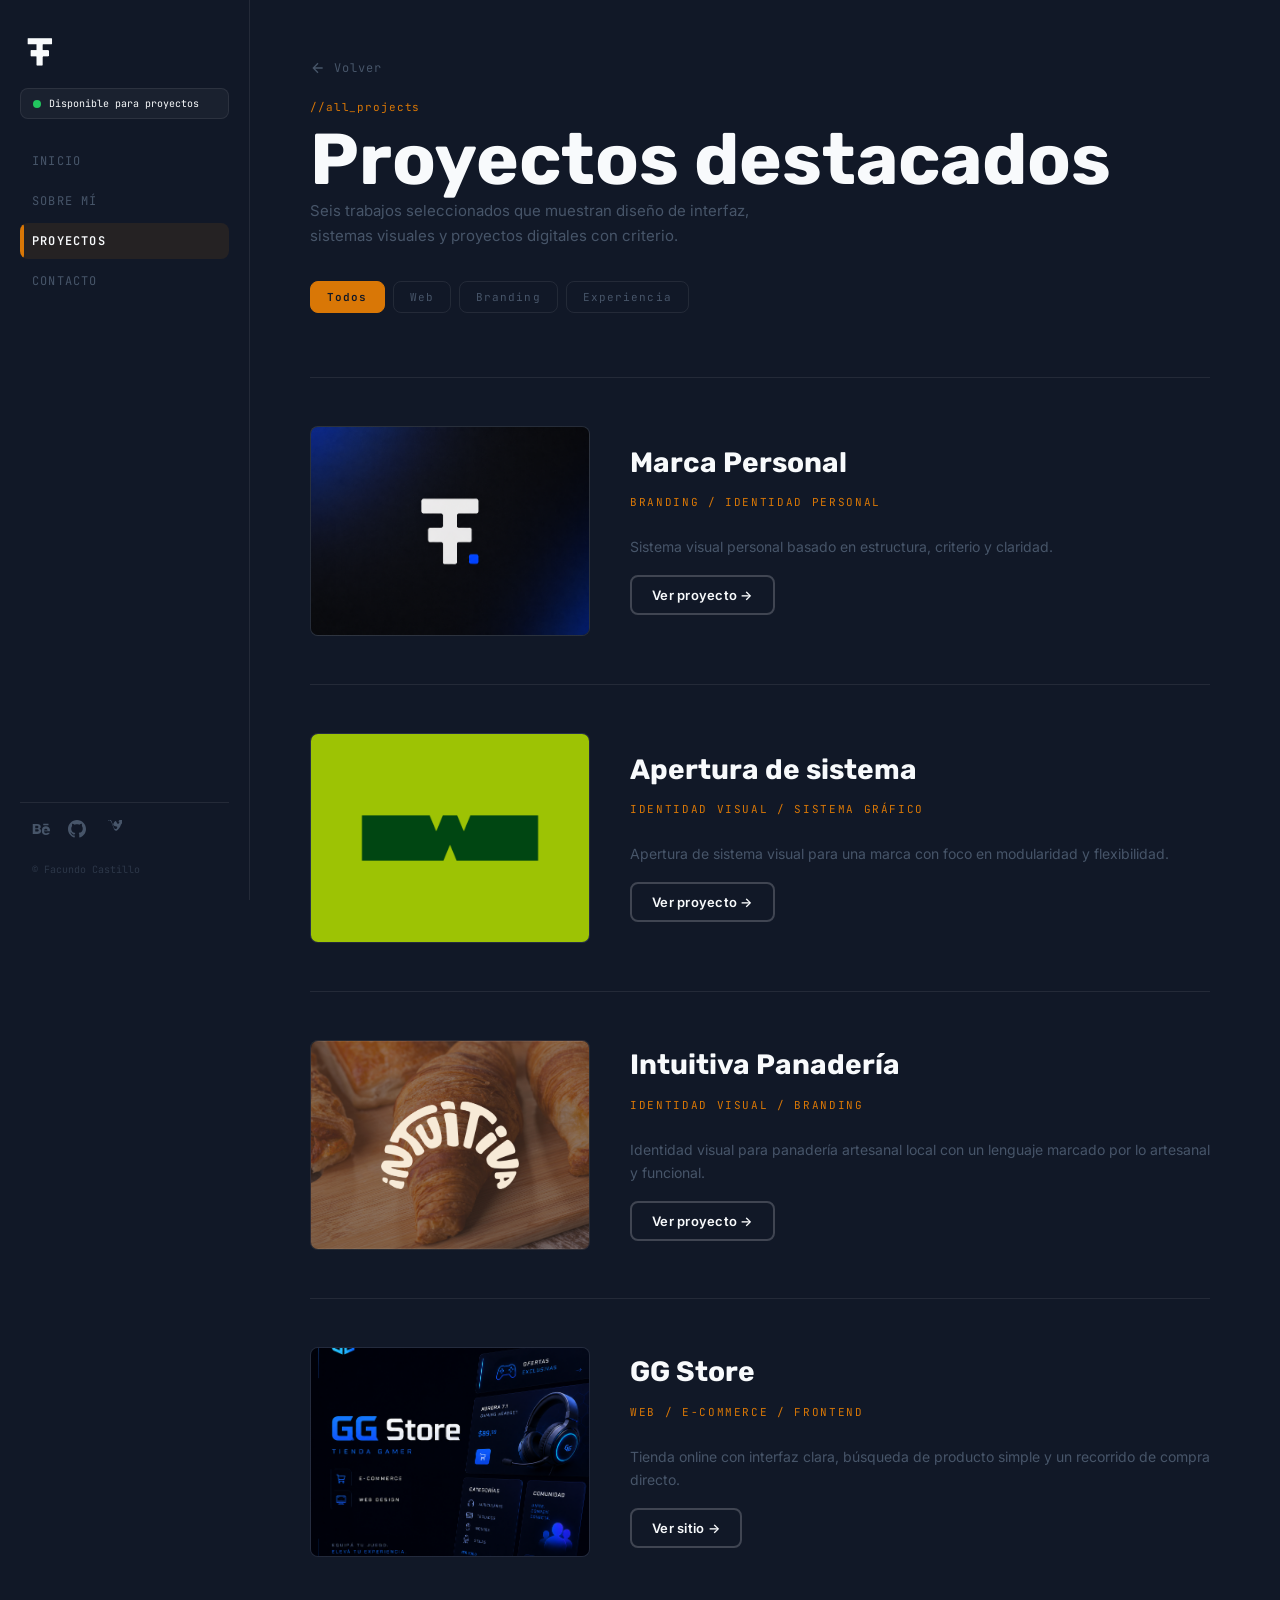
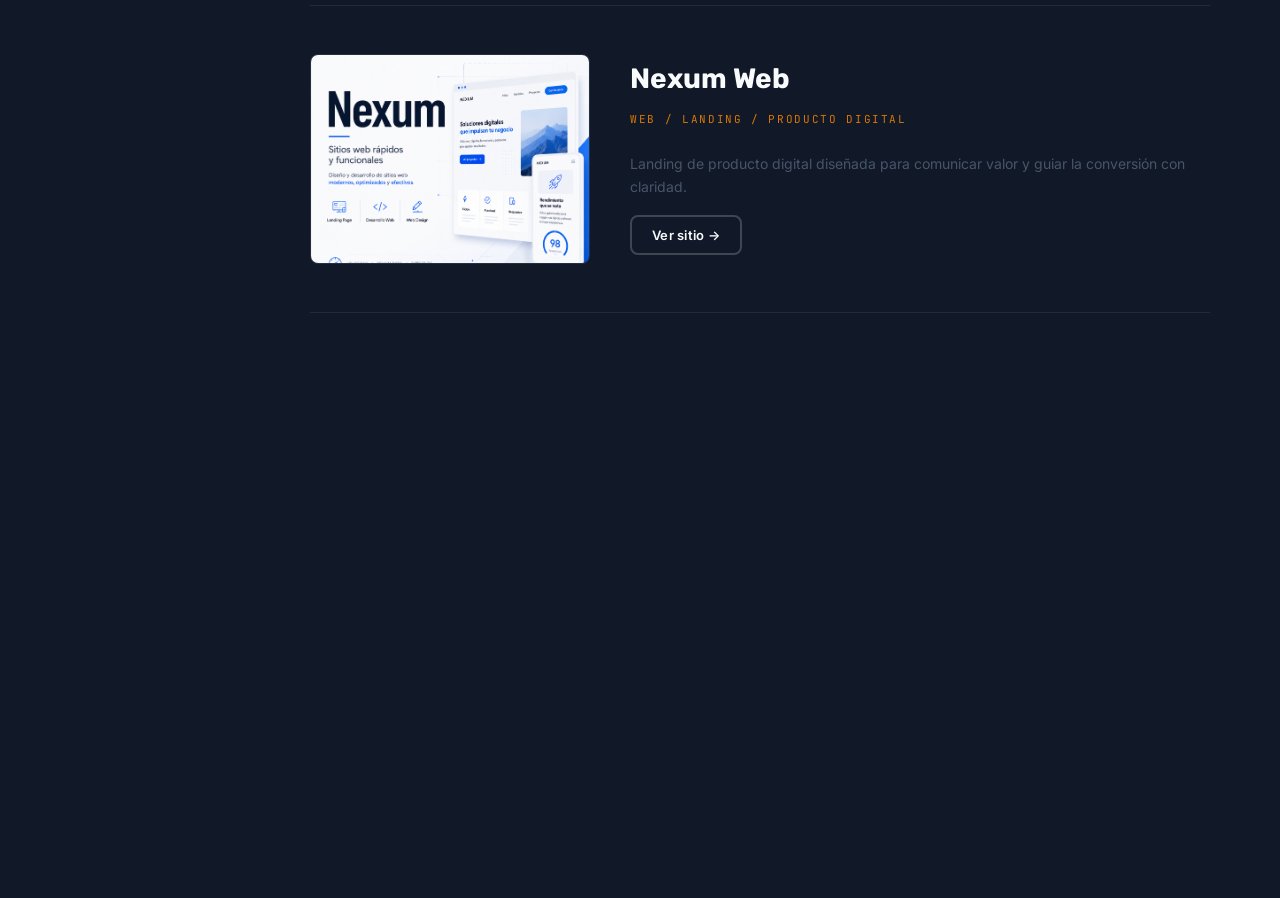
==== commit d2e49466: "Actualiza portfolio con proyectos finales" ====
--- a/proyectos.html
+++ b/proyectos.html
@@ -15,7 +15,9 @@
   <!-- Menú lateral (igual que index) -->
   <nav class="menuLateral" id="menuLateral" aria-label="Navegación principal">
     <div class="menuLateral__logo">
-      <img src="img/logo.png" alt="Logo FC" class="logoImg">
+      <a href="index.html#inicio" aria-label="Ir al inicio">
+        <img src="img/logoblanco.png" alt="Monograma FC" class="logoImg">
+      </a>
     </div>
 
     <div class="indicadorDisponibilidad" id="indicadorDisponibilidad">
@@ -51,17 +53,14 @@
     </ul>
 
     <div class="menuLateral__redes">
-      <a href="#" class="redSocial" aria-label="YouTube">
-        <svg viewBox="0 0 24 24" fill="currentColor"><path d="M23.498 6.186a3.016 3.016 0 0 0-2.122-2.136C19.505 3.545 12 3.545 12 3.545s-7.505 0-9.377.505A3.017 3.017 0 0 0 .502 6.186C0 8.07 0 12 0 12s0 3.93.502 5.814a3.016 3.016 0 0 0 2.122 2.136c1.871.505 9.376.505 9.376.505s7.505 0 9.377-.505a3.015 3.015 0 0 0 2.122-2.136C24 15.93 24 12 24 12s0-3.93-.502-5.814zM9.545 15.568V8.432L15.818 12l-6.273 3.568z"/></svg>
-      </a>
-      <a href="#" class="redSocial" aria-label="Behance">
+      <a href="https://www.behance.net/fhcastillo" class="redSocial" aria-label="Behance" title="Behance" target="_blank" rel="noopener noreferrer">
         <svg viewBox="0 0 24 24" fill="currentColor"><path d="M22 7h-7V5h7v2zm1.726 10c-.442 1.297-2.029 3-5.101 3-3.074 0-5.564-1.729-5.564-5.675 0-3.91 2.325-5.92 5.466-5.92 3.082 0 4.964 1.782 5.375 4.426.078.506.109 1.188.095 2.14H15.97c.13 3.211 3.483 3.312 4.588 2.029H23.726zm-7.714-3.073h4.738c-.109-1.862-1.287-2.406-2.188-2.406-1.013 0-2.28.515-2.55 2.406zM9.897 11.575c1.091-.46 1.752-1.354 1.752-2.668 0-2.339-1.688-3.672-4.675-3.672H1v13.532h5.848c3.253 0 5.255-1.483 5.255-4.053 0-1.544-.752-2.742-2.206-3.139zM4.348 7.762h2.287c1.039 0 1.935.389 1.935 1.543 0 1.154-.896 1.622-1.935 1.622H4.348V7.762zm0 7.512v-2.858h2.524c1.217 0 2.094.524 2.094 1.462 0 1.01-.877 1.396-2.094 1.396H4.348z"/></svg>
       </a>
-      <a href="#" class="redSocial" aria-label="LinkedIn">
-        <svg viewBox="0 0 24 24" fill="currentColor"><path d="M20.447 20.452h-3.554v-5.569c0-1.328-.027-3.037-1.852-3.037-1.853 0-2.136 1.445-2.136 2.939v5.667H9.351V9h3.414v1.561h.046c.477-.9 1.637-1.85 3.37-1.85 3.601 0 4.267 2.37 4.267 5.455v6.286zM5.337 7.433a2.062 2.062 0 0 1-2.063-2.065 2.064 2.064 0 1 1 2.063 2.065zm1.782 13.019H3.555V9h3.564v11.452zM22.225 0H1.771C.792 0 0 .774 0 1.729v20.542C0 23.227.792 24 1.771 24h20.451C23.2 24 24 23.227 24 22.271V1.729C24 .774 23.2 0 22.222 0h.003z"/></svg>
+      <a href="https://github.com/facundoCastilloUy" class="redSocial" aria-label="GitHub" title="GitHub" target="_blank" rel="noopener noreferrer">
+        <svg viewBox="0 0 24 24" fill="currentColor"><path d="M12 0c-6.626 0-12 5.373-12 12 0 5.302 3.438 9.8 8.207 11.387.599.111.793-.261.793-.577v-2.234c-3.338.726-4.033-1.416-4.033-1.416-.546-1.387-1.333-1.756-1.333-1.756-1.089-.745.083-.729.083-.729 1.205.084 1.839 1.237 1.839 1.237 1.07 1.834 2.807 1.304 3.492.997.107-.775.418-1.305.762-1.604-2.665-.305-5.467-1.334-5.467-5.931 0-1.311.469-2.381 1.236-3.221-.124-.303-.535-1.524.117-3.176 0 0 1.008-.322 3.301 1.23.957-.266 1.983-.399 3.003-.404 1.02.005 2.047.138 3.006.404 2.291-1.552 3.297-1.23 3.297-1.23.653 1.653.242 2.874.118 3.176.77.84 1.235 1.911 1.235 3.221 0 4.609-2.807 5.624-5.479 5.921.43.372.823 1.102.823 2.222v3.293c0 .319.192.694.801.576 4.765-1.589 8.199-6.086 8.199-11.386 0-6.627-5.373-12-12-12z"/></svg>
       </a>
-      <a href="#" class="redSocial" aria-label="GitHub">
-        <svg viewBox="0 0 24 24" fill="currentColor"><path d="M12 0c-6.626 0-12 5.373-12 12 0 5.302 3.438 9.8 8.207 11.387.599.111.793-.261.793-.577v-2.234c-3.338.726-4.033-1.416-4.033-1.416-.546-1.387-1.333-1.756-1.333-1.756-1.089-.745.083-.729.083-.729 1.205.084 1.839 1.237 1.839 1.237 1.07 1.834 2.807 1.304 3.492.997.107-.775.418-1.305.762-1.604-2.665-.305-5.467-1.334-5.467-5.931 0-1.311.469-2.381 1.236-3.221-.124-.303-.535-1.524.117-3.176 0 0 1.008-.322 3.301 1.23.957-.266 1.983-.399 3.003-.404 1.02.005 2.047.138 3.006.404 2.291-1.552 3.297-1.23 3.297-1.23.653 1.653.242 2.874.118 3.176.77.84 1.235 1.911 1.235 3.221 0 4.609-2.807 5.624-5.479 5.921.43.372.823 1.102.823 2.222v3.293c0 .319.192.694.801.576 4.765-1.589 8.199-6.086 8.199-11.386 0-6.627-5.373-12-12-12z"/></svg>
+      <a href="https://vimeo.com/user52038967" class="redSocial" aria-label="Vimeo" title="Vimeo" target="_blank" rel="noopener noreferrer">
+        <svg viewBox="0 0 24 24" fill="currentColor"><path d="M22.313 6.657c-.051 1.142-.853 2.704-2.404 4.69-1.603 2.044-2.956 3.066-4.06 3.066-1.061 0-1.985-.98-2.772-2.939-.96-2.447-1.905-4.895-2.83-7.344-.936-2.507-1.963-3.76-3.082-3.76-.118 0-.55.278-1.298.835l-.79-.982C6.735.286 7.174 0 8.127 0c1.08 0 1.842.748 2.284 2.245.49 1.625 1.059 3.273 1.707 4.946 1.12 3.3 2.169 4.95 3.148 4.95.871 0 1.548-.428 2.029-1.285.477-.858.577-1.507.3-1.946-.325-.477-1.125-.716-2.402-.716-1.411 0-2.325-.463-2.743-1.387-.375-.84-.028-2.096 1.048-3.766.74-1.175 1.251-1.79 1.533-1.848.586-.119 1.125.345 1.607 1.378.436.92.813 1.602 1.132 2.047.277.37.612.556 1.003.556.57 0 1.065-.468 1.485-1.404.369-.826.43-1.286.181-1.383-.126-.046-.55-.01-1.265.106.6-1.967 1.668-2.964 3.2-3.002 1.881-.045 2.805 1.067 2.771 3.339z"/></svg>
       </a>
     </div>
 
@@ -79,117 +78,23 @@
       </a>
       <div class="encabezadoProyectos__textos">
         <span class="etiquetaTecnica">//all_projects</span>
-        <h1 class="encabezadoProyectos__titulo">Todos los<br>Proyectos</h1>
+        <h1 class="encabezadoProyectos__titulo">Proyectos destacados</h1>
         <p class="encabezadoProyectos__descripcion">
-          Un recorrido por trabajos de diseño web, identidad visual y contenido audiovisual.
+          Seis trabajos seleccionados que muestran diseño de interfaz, sistemas visuales y proyectos digitales con criterio.
         </p>
       </div>
 
       <!-- Filtros de categoría -->
       <div class="filtrosCategorias" role="group" aria-label="Filtrar por categoría">
         <button class="filtroBtnCategoria activo" data-filtro="todos">Todos</button>
-        <button class="filtroBtnCategoria" data-filtro="web">Diseño Web</button>
-        <button class="filtroBtnCategoria" data-filtro="identidad">Identidad</button>
-        <button class="filtroBtnCategoria" data-filtro="video">Video</button>
+        <button class="filtroBtnCategoria" data-filtro="web">Web</button>
+        <button class="filtroBtnCategoria" data-filtro="branding">Branding</button>
+        <button class="filtroBtnCategoria" data-filtro="experiencia">Experiencia</button>
       </div>
     </header>
 
     <!-- Grilla técnica de proyectos -->
-    <section class="rejillaTecnica" id="rejillaTecnica" aria-label="Lista de proyectos">
-
-      <!-- Proyecto 1 -->
-      <article class="tarjetaTecnica animarEntrada" data-categoria="identidad">
-        <div class="tarjetaTecnica__imagen tarjetaTecnica__imagen--1">
-          <span class="tarjetaTecnica__numero">01</span>
-        </div>
-        <div class="tarjetaTecnica__info">
-          <div class="tarjetaTecnica__meta">
-            <span class="etiquetaTecnica">identidad / 2024</span>
-            <span class="tarjetaTecnica__estado disponible">● Completado</span>
-          </div>
-          <h2 class="tarjetaTecnica__titulo">Identidad de Marca — FC</h2>
-          <p class="tarjetaTecnica__descripcion">
-            Diseño de sistema visual completo para la marca personal de Facundo Castillo. Incluye logotipo, paleta de colores, tipografías, manual de marca y aplicaciones en diferentes soportes.
-          </p>
-          <div class="tarjetaTecnica__tags">
-            <span class="tagProyecto">Figma</span>
-            <span class="tagProyecto">Identidad Visual</span>
-            <span class="tagProyecto">Manual de Marca</span>
-          </div>
-          <a href="#" class="boton boton--secundario tarjetaTecnica__cta">Ver proyecto →</a>
-        </div>
-      </article>
-
-      <!-- Proyecto 2 -->
-      <article class="tarjetaTecnica animarEntrada" data-categoria="web">
-        <div class="tarjetaTecnica__imagen tarjetaTecnica__imagen--2">
-          <span class="tarjetaTecnica__numero">02</span>
-        </div>
-        <div class="tarjetaTecnica__info">
-          <div class="tarjetaTecnica__meta">
-            <span class="etiquetaTecnica">web / 2024</span>
-            <span class="tarjetaTecnica__estado disponible">● En progreso</span>
-          </div>
-          <h2 class="tarjetaTecnica__titulo">Portfolio Web Personal</h2>
-          <p class="tarjetaTecnica__descripcion">
-            Diseño y desarrollo del portfolio personal. Arquitectura de la información, wireframes, prototipado en Figma y desarrollo frontend con HTML, CSS y JavaScript vanilla.
-          </p>
-          <div class="tarjetaTecnica__tags">
-            <span class="tagProyecto">HTML/CSS</span>
-            <span class="tagProyecto">JavaScript</span>
-            <span class="tagProyecto">Figma</span>
-          </div>
-          <a href="#" class="boton boton--secundario tarjetaTecnica__cta">Ver proyecto →</a>
-        </div>
-      </article>
-
-      <!-- Proyecto 3 -->
-      <article class="tarjetaTecnica animarEntrada" data-categoria="video">
-        <div class="tarjetaTecnica__imagen tarjetaTecnica__imagen--3">
-          <span class="tarjetaTecnica__numero">03</span>
-        </div>
-        <div class="tarjetaTecnica__info">
-          <div class="tarjetaTecnica__meta">
-            <span class="etiquetaTecnica">video / 2023</span>
-            <span class="tarjetaTecnica__estado">● Completado</span>
-          </div>
-          <h2 class="tarjetaTecnica__titulo">Video Editorial — Contenido Digital</h2>
-          <p class="tarjetaTecnica__descripcion">
-            Edición y producción de contenido audiovisual para plataformas digitales. Gestión del ritmo visual, motion graphics y adaptación de piezas a diferentes formatos y redes sociales.
-          </p>
-          <div class="tarjetaTecnica__tags">
-            <span class="tagProyecto">Premiere Pro</span>
-            <span class="tagProyecto">After Effects</span>
-            <span class="tagProyecto">Motion</span>
-          </div>
-          <a href="#" class="boton boton--secundario tarjetaTecnica__cta">Ver proyecto →</a>
-        </div>
-      </article>
-
-      <!-- Proyecto 4 -->
-      <article class="tarjetaTecnica animarEntrada" data-categoria="web">
-        <div class="tarjetaTecnica__imagen tarjetaTecnica__imagen--4">
-          <span class="tarjetaTecnica__numero">04</span>
-        </div>
-        <div class="tarjetaTecnica__info">
-          <div class="tarjetaTecnica__meta">
-            <span class="etiquetaTecnica">web / 2023</span>
-            <span class="tarjetaTecnica__estado">● Completado</span>
-          </div>
-          <h2 class="tarjetaTecnica__titulo">Diseño de Interfaz — App Interna</h2>
-          <p class="tarjetaTecnica__descripcion">
-            Diseño de interfaz y sistema de componentes para herramienta interna. Proceso completo desde research hasta entrega de assets listos para desarrollo.
-          </p>
-          <div class="tarjetaTecnica__tags">
-            <span class="tagProyecto">Figma</span>
-            <span class="tagProyecto">UI/UX</span>
-            <span class="tagProyecto">Design System</span>
-          </div>
-          <a href="#" class="boton boton--secundario tarjetaTecnica__cta">Ver proyecto →</a>
-        </div>
-      </article>
-
-    </section>
+    <section class="rejillaTecnica" id="rejillaTecnica" aria-label="Lista de proyectos"></section>
 
     <!-- Pie de la página de proyectos -->
     <footer class="piePaginaProyectos animarEntrada">
--- a/estilos.css
+++ b/estilos.css
@@ -388,7 +388,6 @@
   object-position: top center;
   border-radius: var(--radio-borde);
   display: block;
-  /* Si la imagen tiene fondo negro, lo mezclamos */
   mix-blend-mode: normal;
 }
 
@@ -523,166 +522,165 @@
 ================================================================ */
 .seccionProyectos {
   background-color: var(--color-fondo);
-  padding: 60px 60px 80px;
+  height: 100vh;
+  padding: 30px 46px 26px;
+  display: flex;
+  align-items: stretch;
+  overflow: hidden;
 }
 
 .seccionProyectos__contenido {
-  max-width: 900px;
+  max-width: 1180px;
   margin: 0 auto;
   width: 100%;
   display: flex;
   flex-direction: column;
-  gap: 32px;
+  gap: 24px;
+  height: 100%;
 }
 
 .seccionProyectos__encabezado {
   display: flex;
   flex-direction: column;
+  gap: 12px;
+}
+
+.seccionProyectos__encabezado p {
+  max-width: 720px;
+  color: var(--color-cuerpo);
+  line-height: 1.7;
+  font-size: 14px;
 }
 
 .seccionProyectos__titulo {
   font-family: var(--fuente-logo);
-  font-size: clamp(32px, 4vw, 52px);
+  font-size: clamp(28px, 3.6vw, 50px);
   font-weight: 700;
   color: var(--color-texto);
-  line-height: 1.1;
-}
-
-/* Rejilla de Ladrillos Trabados */
-.rejillaLadrillos {
+  line-height: 1.05;
+}
+
+.cardsProyectos {
   display: grid;
-  grid-template-columns: 1fr 1fr;
-  gap: 16px;
-  height: clamp(320px, 40vh, 460px);
-}
-
-.columnaLadrillos {
-  display: flex;
-  flex-direction: column;
-  gap: 16px;
-}
-
-/* Tarjeta de proyecto */
-.tarjetaLadrillo {
-  display: block;
-  border-radius: var(--radio-borde);
+  grid-template-columns: repeat(3, minmax(0, 1fr));
+  gap: 18px;
+  align-items: stretch;
+  grid-auto-rows: 1fr;
+  flex: 1;
+  min-height: 0;
+  overflow: hidden;
+  padding-right: 8px;
+}
+
+.tarjetaProyecto {
+  display: grid;
+  grid-template-rows: auto 1fr;
+  gap: 14px;
+  padding: 0;
+  min-height: 0;
+  border-radius: calc(var(--radio-borde) * 1.25);
+  background-color: rgba(255, 255, 255, 0.04);
+  border: 1px solid rgba(255, 255, 255, 0.08);
+  overflow: hidden;
+  transition: transform 0.3s var(--transicion-suave), border-color 0.3s ease, background-color 0.3s ease;
+}
+
+.tarjetaProyecto__info {
+  padding: 14px 16px 16px;
+  display: flex;
+  flex-direction: column;
+  gap: 10px;
+}
+
+.tarjetaProyecto__imagen {
+  width: 100%;
+  min-height: 110px;
   overflow: hidden;
   position: relative;
-  cursor: pointer;
-  flex: 1;
-}
-
-.tarjetaLadrillo--grande {
-  height: 100%;
-}
-
-.tarjetaLadrillo--pequeña {
-  flex: 1;
-}
-
-.tarjetaLadrillo__imagen {
+}
+
+.tarjetaProyecto__imagen img {
   width: 100%;
   height: 100%;
-  position: relative;
+  object-fit: cover;
+  display: block;
+}
+
+.tarjetaProyecto:hover {
+  transform: translateY(-4px);
+  border-color: rgba(37, 99, 235, 0.35);
+  background-color: rgba(37, 99, 235, 0.06);
+}
+
+.tarjetaProyecto__titulo {
+  font-family: var(--fuente-logo);
+  font-size: clamp(18px, 2vw, 24px);
+  color: var(--color-texto);
+  line-height: 1.1;
+  display: -webkit-box;
+  -webkit-line-clamp: 2;
+  -webkit-box-orient: vertical;
   overflow: hidden;
+}
+
+.tarjetaProyecto__tipo {
+  color: var(--color-autor);
+  font-family: var(--fuente-tecnica);
+  font-size: 10px;
+  letter-spacing: 0.18em;
+  text-transform: uppercase;
+}
+
+.tarjetaProyecto__descripcion {
+  color: var(--color-cuerpo);
+  line-height: 1.5;
+  font-size: 13px;
+  display: -webkit-box;
+  -webkit-line-clamp: 3;
+  -webkit-box-orient: vertical;
+  overflow: hidden;
+}
+
+.tarjetaProyecto__actions,
+.tarjetaProyecto__acciones {
+  margin-top: auto;
+}
+
+.tarjetaProyecto__actions a,
+.tarjetaProyecto__acciones a {
+  display: inline-flex;
+  align-items: center;
+  justify-content: center;
+  padding: 6px 12px;
+  font-family: var(--fuente-tecnica);
+  font-size: 11px;
+  font-weight: 600;
+  color: var(--color-texto);
+  background-color: rgba(37, 99, 235, 0.1);
+  border: 1px solid rgba(37, 99, 235, 0.3);
   border-radius: var(--radio-borde);
-  transition: transform 0.5s var(--transicion-suave);
-}
-
-/* Placeholders con gradientes temáticos */
-.tarjetaLadrillo__imagen--placeholder {
-  background: linear-gradient(135deg, #1a2537 0%, #0f1923 60%, #1a2537 100%);
-}
-
-.tarjetaLadrillo__imagen--placeholder::after {
-  content: '';
-  position: absolute;
-  inset: 0;
-  background: repeating-linear-gradient(
-    45deg,
-    transparent,
-    transparent 20px,
-    rgba(37, 99, 235, 0.04) 20px,
-    rgba(37, 99, 235, 0.04) 40px
-  );
-}
-
-.tarjetaLadrillo__imagen--placeholder2 {
-  background: linear-gradient(135deg, #111827 0%, #1e1b4b 100%);
-}
-
-.tarjetaLadrillo__imagen--placeholder3 {
-  background: linear-gradient(135deg, #111827 0%, #1c1917 100%);
-}
-
-.tarjetaLadrillo:hover .tarjetaLadrillo__imagen {
-  transform: scale(1.03);
-}
-
-/* Overlay con info del proyecto */
-.tarjetaLadrillo__overlay {
-  position: absolute;
-  inset: 0;
-  padding: 24px;
-  display: flex;
-  flex-direction: column;
+  text-decoration: none;
+  transition: all 0.3s var(--transicion-suave);
+  white-space: nowrap;
+}
+
+.tarjetaProyecto__actions a:hover,
+.tarjetaProyecto__acciones a:hover {
+  background-color: rgba(37, 99, 235, 0.2);
+  border-color: rgba(37, 99, 235, 0.5);
+  transform: translateY(-1px);
+}
+
+.seccionProyectos__pie {
+  display: flex;
   justify-content: flex-end;
-  background: linear-gradient(to top, rgba(17,24,39,0.95) 0%, transparent 60%);
-  transition: background 0.3s ease;
-  z-index: 2;
-}
-
-.tarjetaLadrillo:hover .tarjetaLadrillo__overlay {
-  background: linear-gradient(to top, rgba(17,24,39,0.98) 0%, rgba(17,24,39,0.3) 100%);
-}
-
-.tarjetaLadrillo__overlay h3 {
-  font-family: var(--fuente-logo);
-  font-size: clamp(16px, 2vw, 22px);
-  color: var(--color-texto);
-  margin-bottom: 8px;
-}
-
-.tarjetaLadrillo__overlay p {
-  color: var(--color-cuerpo);
-  font-size: 13px;
-  line-height: 1.5;
-  margin-bottom: 12px;
-}
-
-.tarjetaLadrillo__cta {
-  font-family: var(--fuente-tecnica);
-  font-size: 12px;
-  color: var(--color-acento);
-  opacity: 0;
-  transform: translateX(-8px);
-  transition: opacity 0.3s ease, transform 0.3s var(--transicion-rebote);
-  display: block;
-}
-
-.tarjetaLadrillo:hover .tarjetaLadrillo__cta {
-  opacity: 1;
-  transform: translateX(0);
+}
+
+.boton--secundario {
+  width: fit-content;
 }
 
 /* Pie de sección proyectos */
-.seccionProyectos__pie {
-  display: flex;
-  justify-content: flex-end;
-}
-
-.enlaceVerTodos {
-  font-family: var(--fuente-tecnica);
-  font-size: 13px;
-  color: var(--color-cuerpo);
-  letter-spacing: 0.05em;
-  transition: color 0.3s ease, letter-spacing 0.3s ease;
-}
-
-.enlaceVerTodos:hover {
-  color: var(--color-acento);
-  letter-spacing: 0.1em;
-}
 
 /* ================================================================
    SECCIÓN CONTACTO
@@ -928,6 +926,10 @@
   }
 
   /* Proyectos */
+  .cardsProyectos {
+    grid-template-columns: 1fr;
+  }
+
   .rejillaLadrillos {
     grid-template-columns: 1fr;
     height: auto;
--- a/proyectos.css
+++ b/proyectos.css
@@ -147,82 +147,44 @@
   border-radius: var(--radio-borde);
   position: relative;
   overflow: hidden;
-  display: flex;
-  align-items: flex-end;
-  padding: 16px;
   transition: transform 0.4s var(--transicion-rebote);
+  background-color: rgba(255,255,255,0.03);
+  border: 1px solid rgba(255,255,255,0.08);
 }
 
 .tarjetaTecnica:hover .tarjetaTecnica__imagen {
-  transform: scale(1.02);
-}
-
-/* Placeholders con gradientes distintos por proyecto */
+  transform: translateY(-4px);
+}
+
+.tarjetaTecnica__imagen img {
+  width: 100%;
+  height: 100%;
+  object-fit: cover;
+  display: block;
+}
+
 .tarjetaTecnica__imagen--1 {
-  background: linear-gradient(135deg, #1a2537 0%, #0d1929 100%);
-  border: 1px solid rgba(37, 99, 235, 0.15);
-}
-.tarjetaTecnica__imagen--1::before {
-  content: 'FC';
-  position: absolute;
-  inset: 0;
-  display: flex;
-  align-items: center;
-  justify-content: center;
-  font-family: var(--fuente-logo);
-  font-size: 64px;
-  font-weight: 700;
-  color: rgba(217, 119, 6, 0.3);
-  letter-spacing: -2px;
+  background: linear-gradient(135deg, #1d2430 0%, #131a28 100%);
 }
 
 .tarjetaTecnica__imagen--2 {
-  background: linear-gradient(135deg, #111827 0%, #1e1b4b 100%);
-  border: 1px solid rgba(37, 99, 235, 0.1);
-}
-.tarjetaTecnica__imagen--2::before {
-  content: '</>';
-  position: absolute;
-  inset: 0;
-  display: flex;
-  align-items: center;
-  justify-content: center;
-  font-family: var(--fuente-tecnica);
-  font-size: 40px;
-  color: rgba(37, 99, 235, 0.4);
+  background: linear-gradient(135deg, #101827 0%, #16223b 100%);
 }
 
 .tarjetaTecnica__imagen--3 {
-  background: linear-gradient(135deg, #111827 0%, #1c1917 100%);
-  border: 1px solid rgba(217, 119, 6, 0.1);
-}
-.tarjetaTecnica__imagen--3::before {
-  content: '▶';
-  position: absolute;
-  inset: 0;
-  display: flex;
-  align-items: center;
-  justify-content: center;
-  font-size: 48px;
-  color: rgba(217, 119, 6, 0.35);
+  background: linear-gradient(135deg, #111821 0%, #1e1a24 100%);
 }
 
 .tarjetaTecnica__imagen--4 {
-  background: linear-gradient(135deg, #111827 0%, #0f1729 100%);
-  border: 1px solid rgba(248, 250, 252, 0.06);
-}
-.tarjetaTecnica__imagen--4::before {
-  content: '◻◻\A◻◻';
-  white-space: pre;
-  position: absolute;
-  inset: 0;
-  display: flex;
-  align-items: center;
-  justify-content: center;
-  font-size: 28px;
-  color: rgba(37, 99, 235, 0.3);
-  letter-spacing: 8px;
-  line-height: 1.4;
+  background: linear-gradient(135deg, #0f1729 0%, #121a2f 100%);
+}
+
+.tarjetaTecnica__imagen--5 {
+  background: linear-gradient(135deg, #122032 0%, #161a2a 100%);
+}
+
+.tarjetaTecnica__imagen--6 {
+  background: linear-gradient(135deg, #171f33 0%, #151b2b 100%);
 }
 
 /* Número del proyecto */
@@ -270,6 +232,15 @@
   font-weight: 700;
   color: var(--color-texto);
   line-height: 1.2;
+}
+
+.tarjetaTecnica__tipo {
+  color: var(--color-autor);
+  font-family: var(--fuente-tecnica);
+  font-size: 11px;
+  letter-spacing: 0.15em;
+  text-transform: uppercase;
+  margin-bottom: 10px;
 }
 
 .tarjetaTecnica__descripcion {
